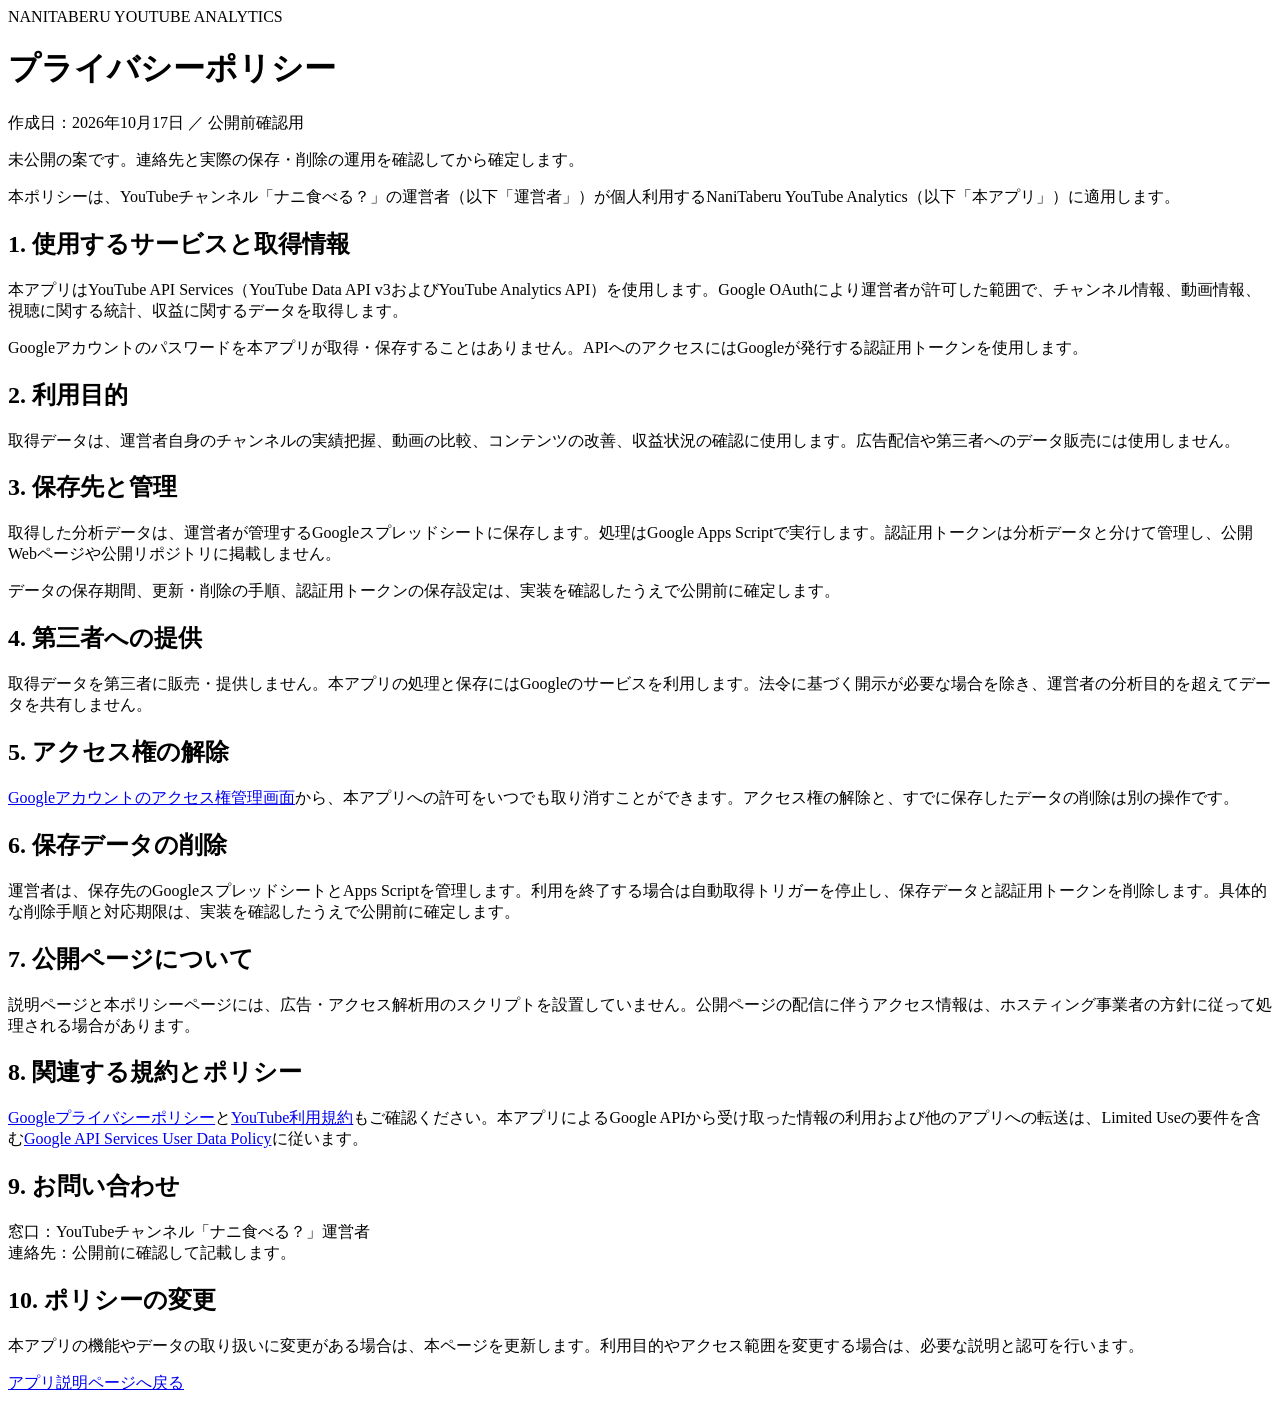
==== privacy/index.html @ 0012a032 "Add OAuth information page draft: privacy/index.html" ====
<!doctype html>
<html lang="ja">
<head><meta charset="utf-8"><meta name="viewport" content="width=device-width,initial-scale=1"><title>プライバシーポリシー | NaniTaberu YouTube Analytics</title><meta name="description" content="NaniTaberu YouTube Analyticsのデータの取得・利用・保存・共有・削除に関する方針。"><link rel="stylesheet" href="../styles.css"></head>
<body><main>
<header><div class="eyebrow">NANITABERU YOUTUBE ANALYTICS</div><h1>プライバシーポリシー</h1><p>作成日：2026年10月17日 ／ 公開前確認用</p></header>
<p class="draft">未公開の案です。連絡先と実際の保存・削除の運用を確認してから確定します。</p>
<p>本ポリシーは、YouTubeチャンネル「ナニ食べる？」の運営者（以下「運営者」）が個人利用するNaniTaberu YouTube Analytics（以下「本アプリ」）に適用します。</p>
<h2>1. 使用するサービスと取得情報</h2><p>本アプリはYouTube API Services（YouTube Data API v3およびYouTube Analytics API）を使用します。Google OAuthにより運営者が許可した範囲で、チャンネル情報、動画情報、視聴に関する統計、収益に関するデータを取得します。</p><p>Googleアカウントのパスワードを本アプリが取得・保存することはありません。APIへのアクセスにはGoogleが発行する認証用トークンを使用します。</p>
<h2>2. 利用目的</h2><p>取得データは、運営者自身のチャンネルの実績把握、動画の比較、コンテンツの改善、収益状況の確認に使用します。広告配信や第三者へのデータ販売には使用しません。</p>
<h2>3. 保存先と管理</h2><p>取得した分析データは、運営者が管理するGoogleスプレッドシートに保存します。処理はGoogle Apps Scriptで実行します。認証用トークンは分析データと分けて管理し、公開Webページや公開リポジトリに掲載しません。</p><p>データの保存期間、更新・削除の手順、認証用トークンの保存設定は、実装を確認したうえで公開前に確定します。</p>
<h2>4. 第三者への提供</h2><p>取得データを第三者に販売・提供しません。本アプリの処理と保存にはGoogleのサービスを利用します。法令に基づく開示が必要な場合を除き、運営者の分析目的を超えてデータを共有しません。</p>
<h2>5. アクセス権の解除</h2><p><a href="https://security.google.com/settings/security/permissions">Googleアカウントのアクセス権管理画面</a>から、本アプリへの許可をいつでも取り消すことができます。アクセス権の解除と、すでに保存したデータの削除は別の操作です。</p>
<h2>6. 保存データの削除</h2><p>運営者は、保存先のGoogleスプレッドシートとApps Scriptを管理します。利用を終了する場合は自動取得トリガーを停止し、保存データと認証用トークンを削除します。具体的な削除手順と対応期限は、実装を確認したうえで公開前に確定します。</p>
<h2>7. 公開ページについて</h2><p>説明ページと本ポリシーページには、広告・アクセス解析用のスクリプトを設置していません。公開ページの配信に伴うアクセス情報は、ホスティング事業者の方針に従って処理される場合があります。</p>
<h2>8. 関連する規約とポリシー</h2><p><a href="https://policies.google.com/privacy">Googleプライバシーポリシー</a>と<a href="https://www.youtube.com/t/terms">YouTube利用規約</a>もご確認ください。本アプリによるGoogle APIから受け取った情報の利用および他のアプリへの転送は、Limited Useの要件を含む<a href="https://developers.google.com/terms/api-services-user-data-policy">Google API Services User Data Policy</a>に従います。</p>
<h2>9. お問い合わせ</h2><p>窓口：YouTubeチャンネル「ナニ食べる？」運営者<br>連絡先：公開前に確認して記載します。</p>
<h2>10. ポリシーの変更</h2><p>本アプリの機能やデータの取り扱いに変更がある場合は、本ページを更新します。利用目的やアクセス範囲を変更する場合は、必要な説明と認可を行います。</p>
<footer><a href="../">アプリ説明ページへ戻る</a></footer>
</main></body></html>
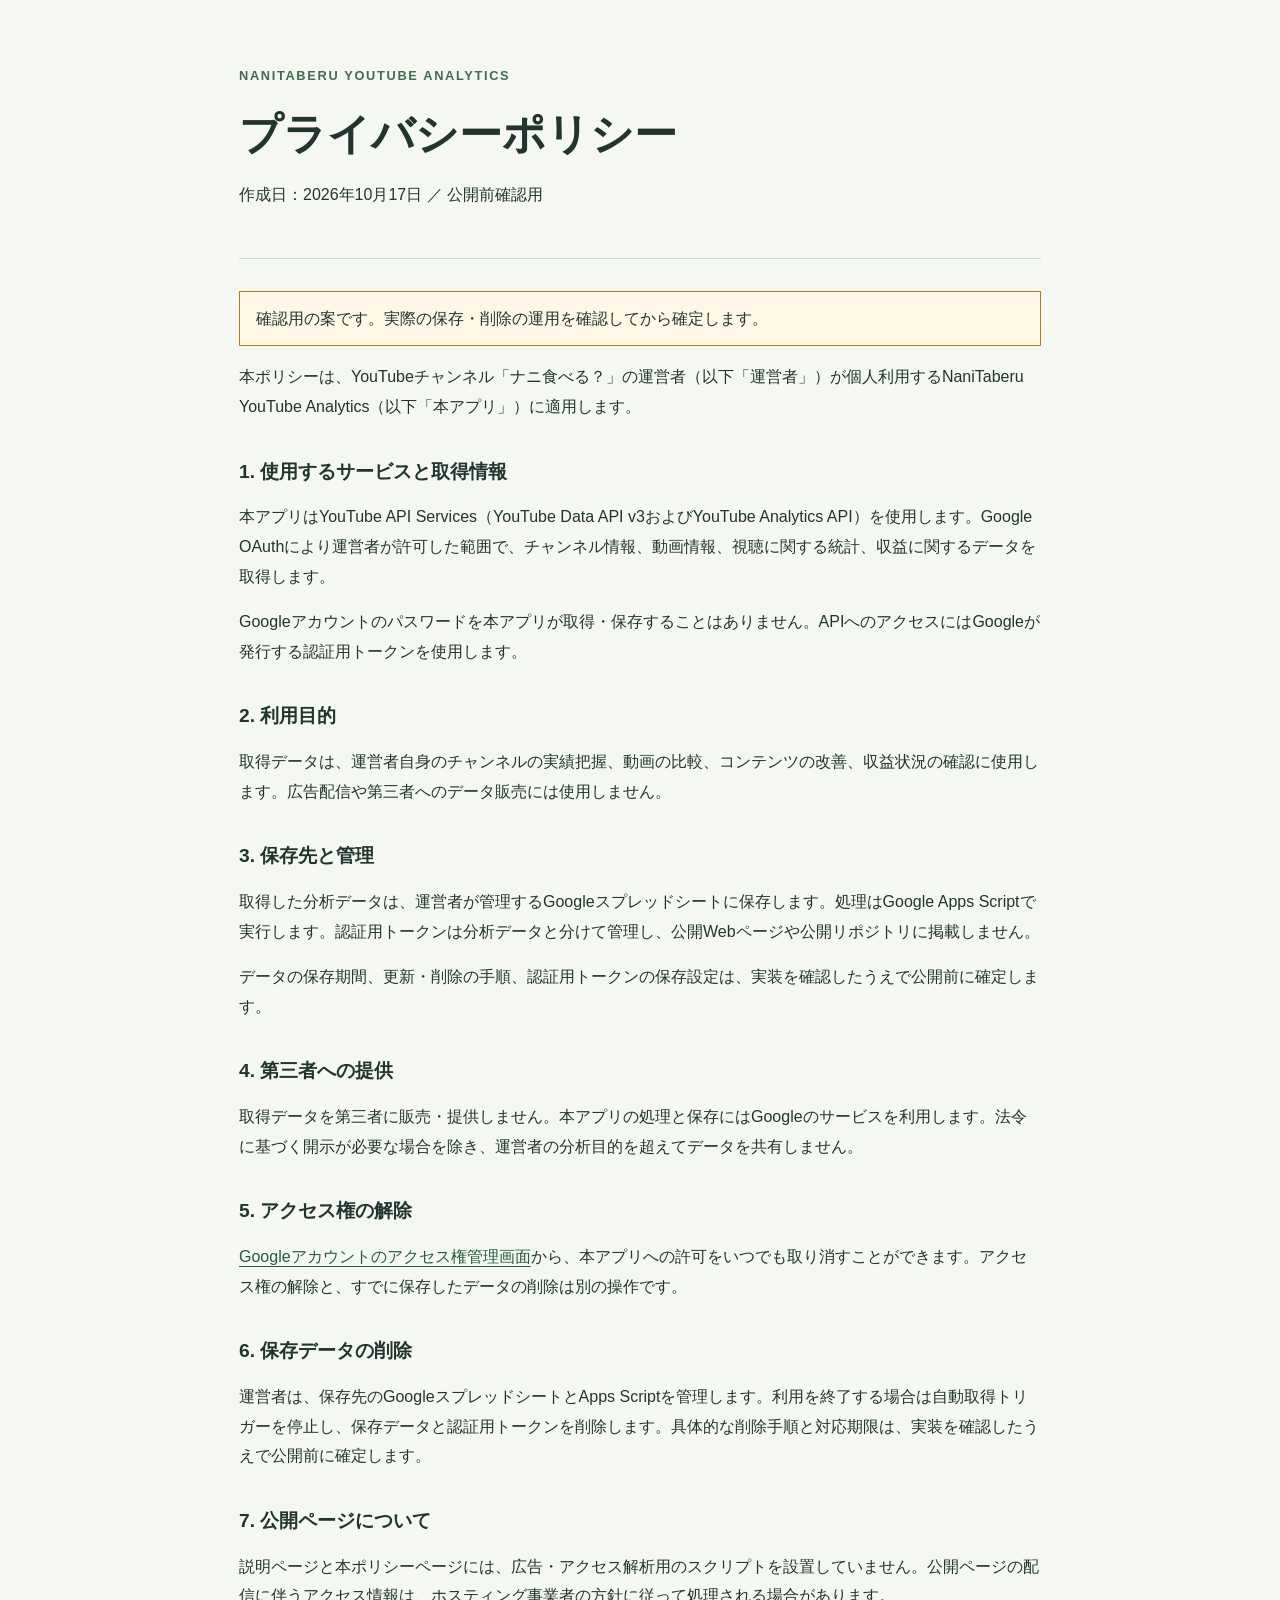
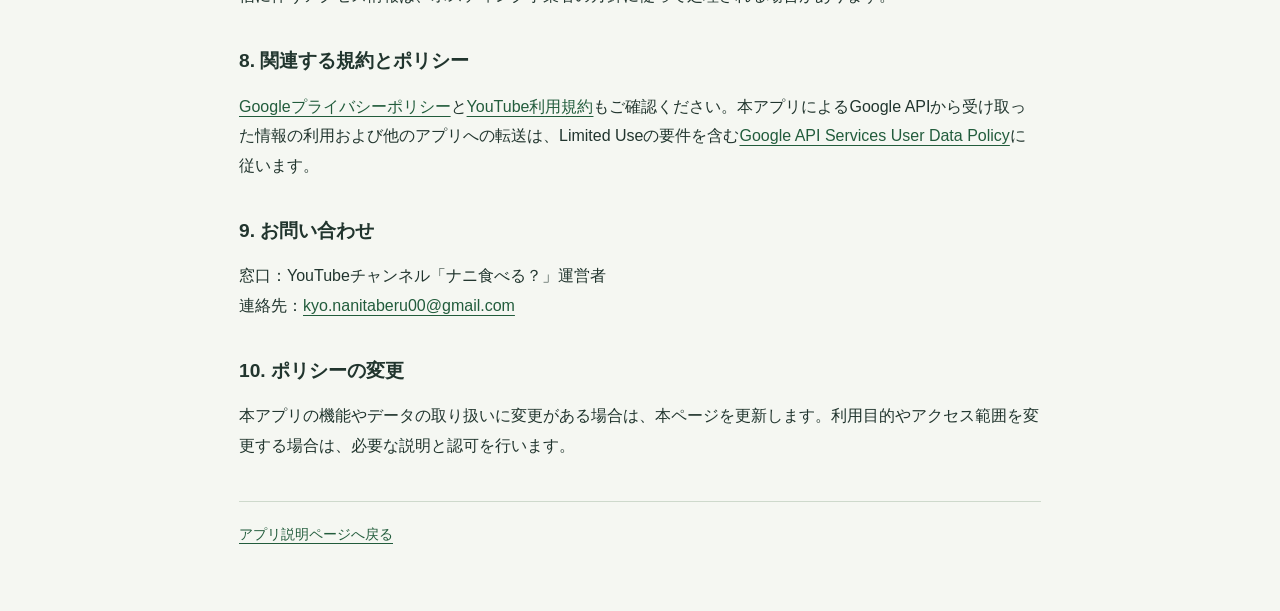
==== commit c1c9552e: "Set dedicated YouTube contact address" ====
--- a/privacy/index.html
+++ b/privacy/index.html
@@ -3,7 +3,7 @@
 <head><meta charset="utf-8"><meta name="viewport" content="width=device-width,initial-scale=1"><title>プライバシーポリシー | NaniTaberu YouTube Analytics</title><meta name="description" content="NaniTaberu YouTube Analyticsのデータの取得・利用・保存・共有・削除に関する方針。"><link rel="stylesheet" href="../styles.css"></head>
 <body><main>
 <header><div class="eyebrow">NANITABERU YOUTUBE ANALYTICS</div><h1>プライバシーポリシー</h1><p>作成日：2026年10月17日 ／ 公開前確認用</p></header>
-<p class="draft">未公開の案です。連絡先と実際の保存・削除の運用を確認してから確定します。</p>
+<p class="draft">確認用の案です。実際の保存・削除の運用を確認してから確定します。</p>
 <p>本ポリシーは、YouTubeチャンネル「ナニ食べる？」の運営者（以下「運営者」）が個人利用するNaniTaberu YouTube Analytics（以下「本アプリ」）に適用します。</p>
 <h2>1. 使用するサービスと取得情報</h2><p>本アプリはYouTube API Services（YouTube Data API v3およびYouTube Analytics API）を使用します。Google OAuthにより運営者が許可した範囲で、チャンネル情報、動画情報、視聴に関する統計、収益に関するデータを取得します。</p><p>Googleアカウントのパスワードを本アプリが取得・保存することはありません。APIへのアクセスにはGoogleが発行する認証用トークンを使用します。</p>
 <h2>2. 利用目的</h2><p>取得データは、運営者自身のチャンネルの実績把握、動画の比較、コンテンツの改善、収益状況の確認に使用します。広告配信や第三者へのデータ販売には使用しません。</p>
@@ -13,7 +13,7 @@
 <h2>6. 保存データの削除</h2><p>運営者は、保存先のGoogleスプレッドシートとApps Scriptを管理します。利用を終了する場合は自動取得トリガーを停止し、保存データと認証用トークンを削除します。具体的な削除手順と対応期限は、実装を確認したうえで公開前に確定します。</p>
 <h2>7. 公開ページについて</h2><p>説明ページと本ポリシーページには、広告・アクセス解析用のスクリプトを設置していません。公開ページの配信に伴うアクセス情報は、ホスティング事業者の方針に従って処理される場合があります。</p>
 <h2>8. 関連する規約とポリシー</h2><p><a href="https://policies.google.com/privacy">Googleプライバシーポリシー</a>と<a href="https://www.youtube.com/t/terms">YouTube利用規約</a>もご確認ください。本アプリによるGoogle APIから受け取った情報の利用および他のアプリへの転送は、Limited Useの要件を含む<a href="https://developers.google.com/terms/api-services-user-data-policy">Google API Services User Data Policy</a>に従います。</p>
-<h2>9. お問い合わせ</h2><p>窓口：YouTubeチャンネル「ナニ食べる？」運営者<br>連絡先：公開前に確認して記載します。</p>
+<h2>9. お問い合わせ</h2><p>窓口：YouTubeチャンネル「ナニ食べる？」運営者<br>連絡先：<a href="mailto:kyo.nanitaberu00@gmail.com">kyo.nanitaberu00@gmail.com</a></p>
 <h2>10. ポリシーの変更</h2><p>本アプリの機能やデータの取り扱いに変更がある場合は、本ページを更新します。利用目的やアクセス範囲を変更する場合は、必要な説明と認可を行います。</p>
 <footer><a href="../">アプリ説明ページへ戻る</a></footer>
 </main></body></html>
--- a/styles.css
+++ b/styles.css
@@ -0,0 +1 @@
+:root{color-scheme:light;font-family:-apple-system,BlinkMacSystemFont,"Hiragino Kaku Gothic ProN","Noto Sans JP",sans-serif;color:#21352e;background:#f5f7f2;line-height:1.85}*{box-sizing:border-box}body{margin:0}main{max-width:850px;margin:auto;padding:64px 24px}header{border-bottom:1px solid #ced9cc;padding-bottom:32px;margin-bottom:32px}.eyebrow{font-size:.8rem;letter-spacing:.13em;color:#426b50;font-weight:700}h1{font-size:clamp(1.8rem,5vw,2.7rem);line-height:1.4;margin:16px 0}h2{font-size:1.2rem;line-height:1.5;margin-top:36px}p,li{font-size:1rem}a{color:#225c3c;text-underline-offset:4px}a:focus-visible{outline:3px solid #b47b20;outline-offset:4px}.lead{font-size:1.1rem}.card{background:white;padding:24px;border:1px solid #dbe3d7;border-radius:12px;margin:24px 0}.button{display:inline-block;padding:10px 20px;background:#24583d;color:white;border-radius:6px;text-decoration:none}footer{border-top:1px solid #ced9cc;margin-top:40px;padding-top:20px;font-size:.85rem;color:#526559}.draft{padding:12px 16px;border:1px solid #b47b20;background:#fff7e5}ul{padding-left:1.5em}@media(max-width:500px){main{padding:32px 20px}.card{padding:20px}}
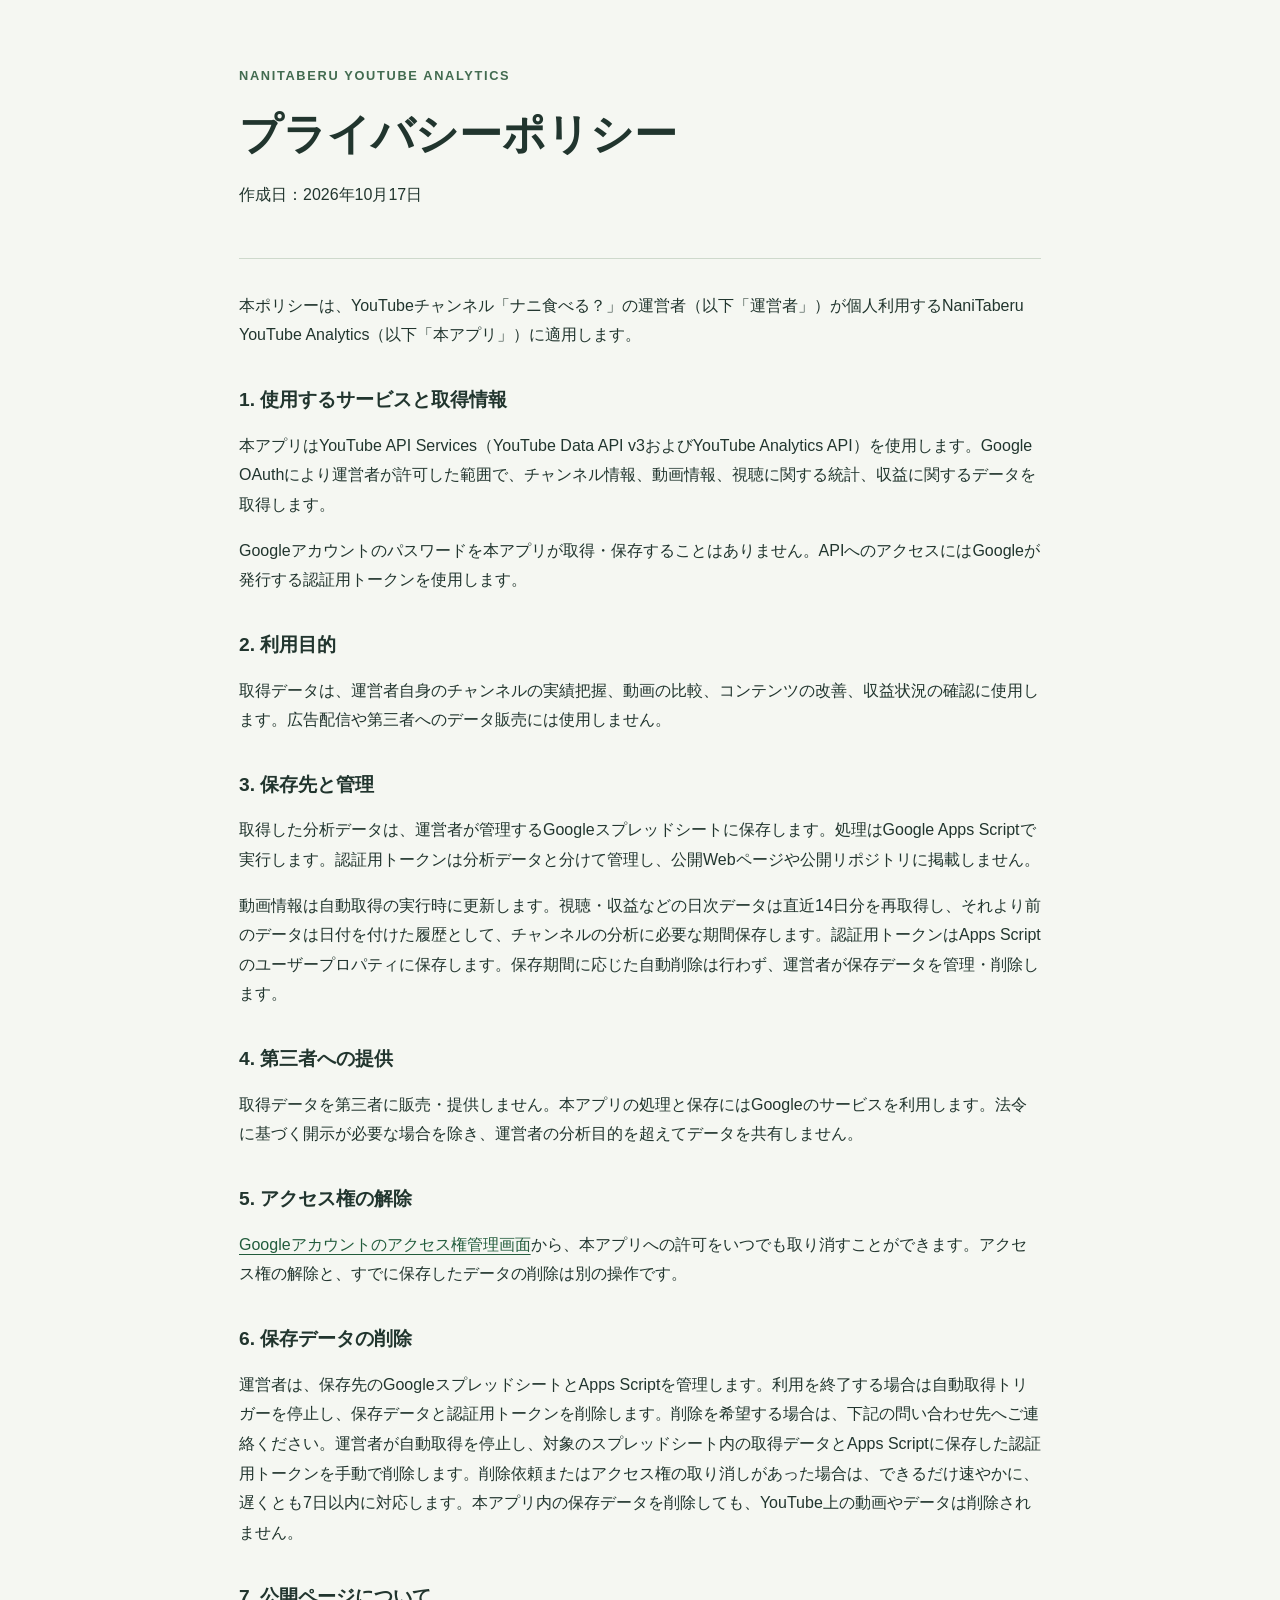
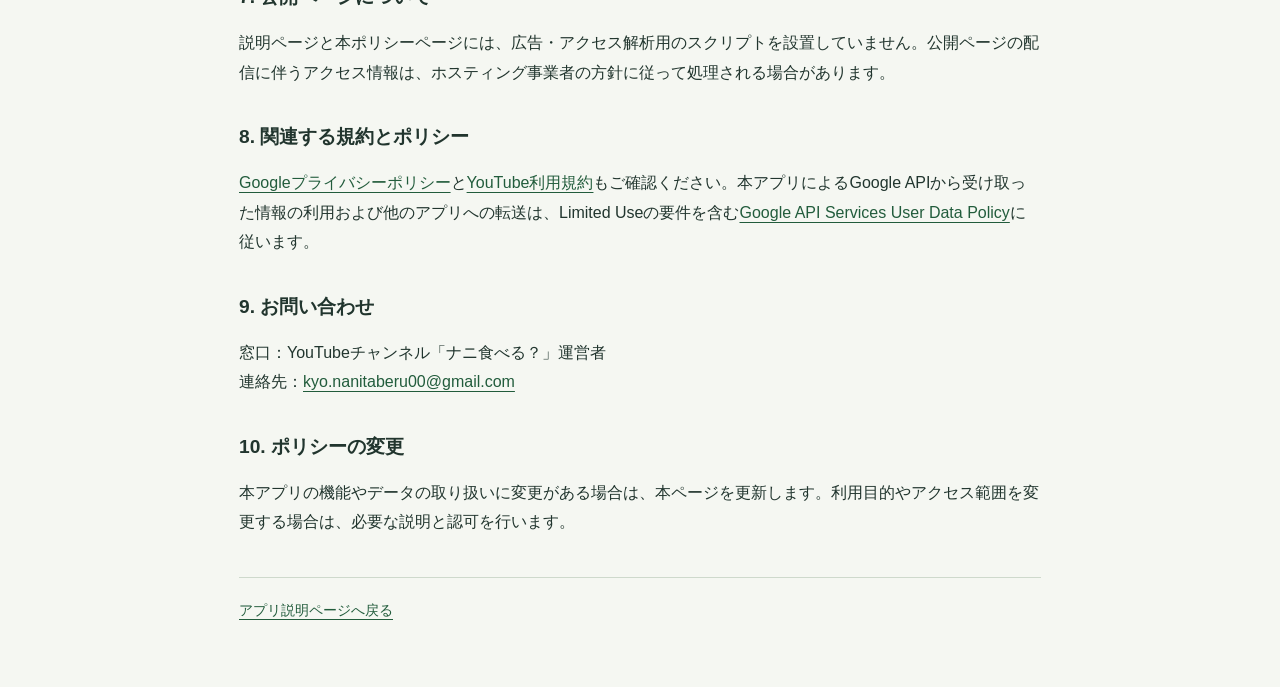
==== commit e850ea1c: "Finalize OAuth pages to match current personal-use data handling" ====
--- a/privacy/index.html
+++ b/privacy/index.html
@@ -2,15 +2,14 @@
 <html lang="ja">
 <head><meta charset="utf-8"><meta name="viewport" content="width=device-width,initial-scale=1"><title>プライバシーポリシー | NaniTaberu YouTube Analytics</title><meta name="description" content="NaniTaberu YouTube Analyticsのデータの取得・利用・保存・共有・削除に関する方針。"><link rel="stylesheet" href="../styles.css"></head>
 <body><main>
-<header><div class="eyebrow">NANITABERU YOUTUBE ANALYTICS</div><h1>プライバシーポリシー</h1><p>作成日：2026年10月17日 ／ 公開前確認用</p></header>
-<p class="draft">確認用の案です。実際の保存・削除の運用を確認してから確定します。</p>
+<header><div class="eyebrow">NANITABERU YOUTUBE ANALYTICS</div><h1>プライバシーポリシー</h1><p>作成日：2026年10月17日</p></header>
 <p>本ポリシーは、YouTubeチャンネル「ナニ食べる？」の運営者（以下「運営者」）が個人利用するNaniTaberu YouTube Analytics（以下「本アプリ」）に適用します。</p>
 <h2>1. 使用するサービスと取得情報</h2><p>本アプリはYouTube API Services（YouTube Data API v3およびYouTube Analytics API）を使用します。Google OAuthにより運営者が許可した範囲で、チャンネル情報、動画情報、視聴に関する統計、収益に関するデータを取得します。</p><p>Googleアカウントのパスワードを本アプリが取得・保存することはありません。APIへのアクセスにはGoogleが発行する認証用トークンを使用します。</p>
 <h2>2. 利用目的</h2><p>取得データは、運営者自身のチャンネルの実績把握、動画の比較、コンテンツの改善、収益状況の確認に使用します。広告配信や第三者へのデータ販売には使用しません。</p>
-<h2>3. 保存先と管理</h2><p>取得した分析データは、運営者が管理するGoogleスプレッドシートに保存します。処理はGoogle Apps Scriptで実行します。認証用トークンは分析データと分けて管理し、公開Webページや公開リポジトリに掲載しません。</p><p>データの保存期間、更新・削除の手順、認証用トークンの保存設定は、実装を確認したうえで公開前に確定します。</p>
+<h2>3. 保存先と管理</h2><p>取得した分析データは、運営者が管理するGoogleスプレッドシートに保存します。処理はGoogle Apps Scriptで実行します。認証用トークンは分析データと分けて管理し、公開Webページや公開リポジトリに掲載しません。</p><p>動画情報は自動取得の実行時に更新します。視聴・収益などの日次データは直近14日分を再取得し、それより前のデータは日付を付けた履歴として、チャンネルの分析に必要な期間保存します。認証用トークンはApps Scriptのユーザープロパティに保存します。保存期間に応じた自動削除は行わず、運営者が保存データを管理・削除します。</p>
 <h2>4. 第三者への提供</h2><p>取得データを第三者に販売・提供しません。本アプリの処理と保存にはGoogleのサービスを利用します。法令に基づく開示が必要な場合を除き、運営者の分析目的を超えてデータを共有しません。</p>
 <h2>5. アクセス権の解除</h2><p><a href="https://security.google.com/settings/security/permissions">Googleアカウントのアクセス権管理画面</a>から、本アプリへの許可をいつでも取り消すことができます。アクセス権の解除と、すでに保存したデータの削除は別の操作です。</p>
-<h2>6. 保存データの削除</h2><p>運営者は、保存先のGoogleスプレッドシートとApps Scriptを管理します。利用を終了する場合は自動取得トリガーを停止し、保存データと認証用トークンを削除します。具体的な削除手順と対応期限は、実装を確認したうえで公開前に確定します。</p>
+<h2>6. 保存データの削除</h2><p>運営者は、保存先のGoogleスプレッドシートとApps Scriptを管理します。利用を終了する場合は自動取得トリガーを停止し、保存データと認証用トークンを削除します。削除を希望する場合は、下記の問い合わせ先へご連絡ください。運営者が自動取得を停止し、対象のスプレッドシート内の取得データとApps Scriptに保存した認証用トークンを手動で削除します。削除依頼またはアクセス権の取り消しがあった場合は、できるだけ速やかに、遅くとも7日以内に対応します。本アプリ内の保存データを削除しても、YouTube上の動画やデータは削除されません。</p>
 <h2>7. 公開ページについて</h2><p>説明ページと本ポリシーページには、広告・アクセス解析用のスクリプトを設置していません。公開ページの配信に伴うアクセス情報は、ホスティング事業者の方針に従って処理される場合があります。</p>
 <h2>8. 関連する規約とポリシー</h2><p><a href="https://policies.google.com/privacy">Googleプライバシーポリシー</a>と<a href="https://www.youtube.com/t/terms">YouTube利用規約</a>もご確認ください。本アプリによるGoogle APIから受け取った情報の利用および他のアプリへの転送は、Limited Useの要件を含む<a href="https://developers.google.com/terms/api-services-user-data-policy">Google API Services User Data Policy</a>に従います。</p>
 <h2>9. お問い合わせ</h2><p>窓口：YouTubeチャンネル「ナニ食べる？」運営者<br>連絡先：<a href="mailto:kyo.nanitaberu00@gmail.com">kyo.nanitaberu00@gmail.com</a></p>
